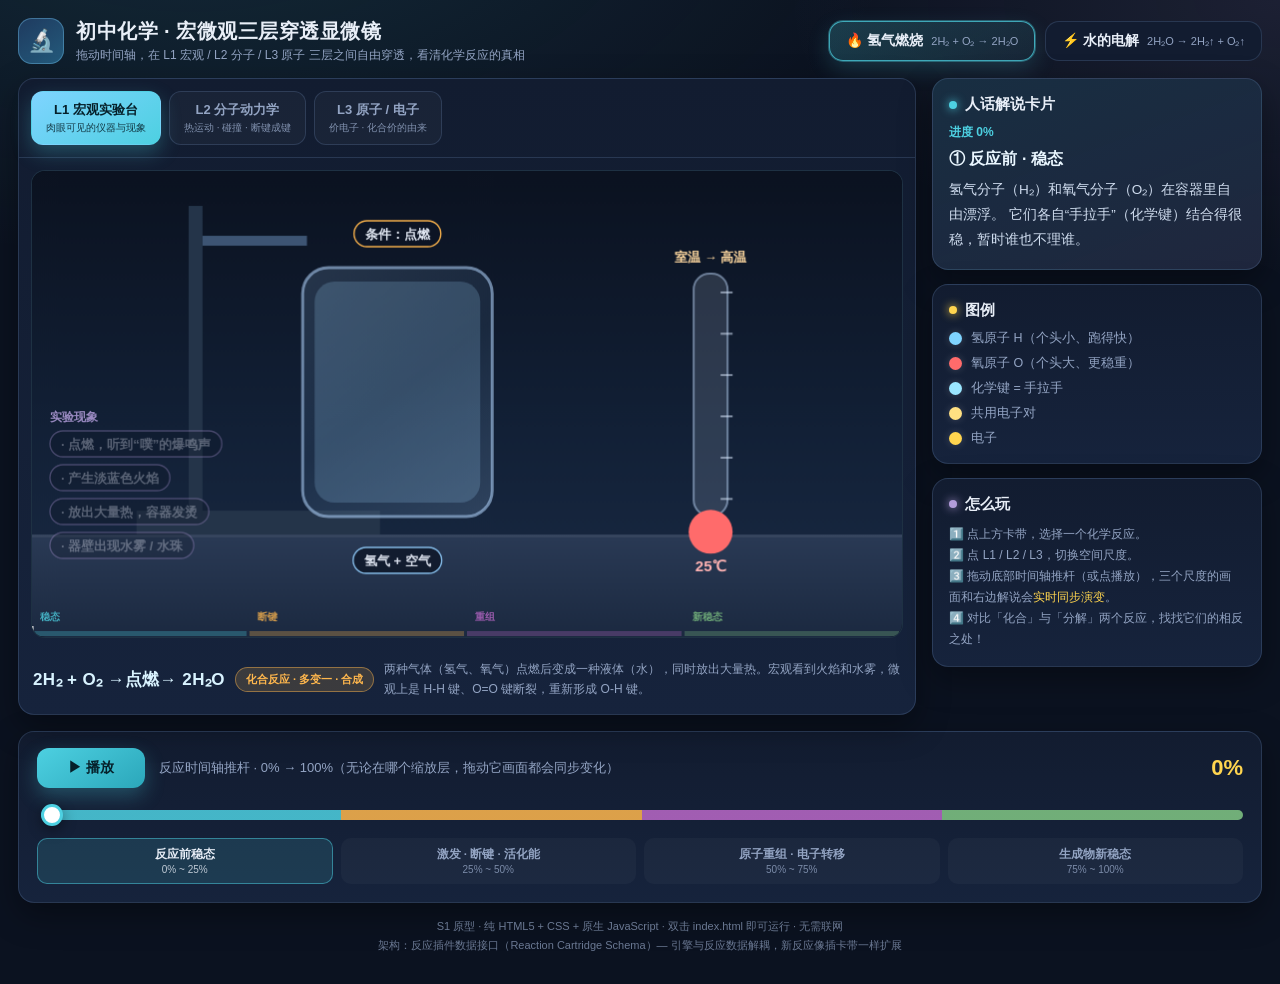
==== index.html @ cf6c9bb8 "S1: Core microscope engine and H2O cartridge" ====
<!DOCTYPE html>
<html lang="zh-CN">
<head>
  <meta charset="UTF-8" />
  <meta name="viewport" content="width=device-width, initial-scale=1.0" />
  <title>初中化学 · 宏微观三层穿透显微镜</title>
  <link rel="icon" href="data:image/svg+xml,%3Csvg xmlns='http://www.w3.org/2000/svg' viewBox='0 0 64 64'%3E%3Crect width='64' height='64' rx='14' fill='%2312203a'/%3E%3Ccircle cx='32' cy='30' r='12' fill='%23ff6b6b'/%3E%3Ccircle cx='18' cy='44' r='7' fill='%237fd4ff'/%3E%3Ccircle cx='46' cy='44' r='7' fill='%237fd4ff'/%3E%3C/svg%3E" />
  <link rel="stylesheet" href="style.css" />
</head>
<body>
  <div class="app">

    <!-- ========================= 顶栏 ========================= -->
    <header class="topbar">
      <div class="brand">
        <div class="brand-badge">🔬</div>
        <div>
          <h1>初中化学 · 宏微观三层穿透显微镜</h1>
          <p>拖动时间轴，在 L1 宏观 / L2 分子 / L3 原子 三层之间自由穿透，看清化学反应的真相</p>
        </div>
      </div>

      <nav class="cartridges" aria-label="反应卡带">
        <button class="cart-btn active" data-cart="h2_combustion" type="button">
          <span>🔥 氢气燃烧</span>
          <span class="cart-eq">2H₂ + O₂ → 2H₂O</span>
        </button>
        <button class="cart-btn" data-cart="water_electrolysis" type="button">
          <span>⚡ 水的电解</span>
          <span class="cart-eq">2H₂O → 2H₂↑ + O₂↑</span>
        </button>
      </nav>
    </header>

    <!-- ========================= 主体 ========================= -->
    <div class="main">

      <!-- 左：显微镜视场 -->
      <section class="panel">
        <div class="zoom-tabs" role="tablist" aria-label="空间尺度切换">
          <button class="zoom-tab active" data-layer="L1" type="button">
            L1 宏观实验台
            <small>肉眼可见的仪器与现象</small>
          </button>
          <button class="zoom-tab" data-layer="L2" type="button">
            L2 分子动力学
            <small>热运动 · 碰撞 · 断键成键</small>
          </button>
          <button class="zoom-tab" data-layer="L3" type="button">
            L3 原子 / 电子
            <small>价电子 · 化合价的由来</small>
          </button>
        </div>

        <div class="viewport-wrap">
          <canvas id="viewport" aria-label="反应显微镜视场"></canvas>
        </div>

        <div class="equation-bar">
          <div id="eqText">2H₂ + O₂  →点燃→  2H₂O</div>
          <div id="typeBadge" class="type-badge syn">化合反应 · 多变一 · 合成</div>
          <div id="summaryText">
            两种气体（氢气、氧气）点燃后变成一种液体（水），同时放出大量热。
          </div>
        </div>
      </section>

      <!-- 右：解说与图例 -->
      <aside class="side">
        <section class="panel card narr">
          <h2><span class="dot"></span>人话解说卡片</h2>
          <div class="narr-phase-row">
            <div id="narrPhase">进度 0%</div>
          </div>
          <h3 id="narrTitle">① 反应前 · 稳态</h3>
          <p id="narrText">
            氢气分子（H₂）和氧气分子（O₂）在容器里自由漂浮。
            它们各自“手拉手”（化学键）结合得很稳，暂时谁也不理谁。
          </p>
        </section>

        <section class="panel card">
          <h2><span class="dot" style="background:#ffd54f;box-shadow:0 0 10px #ffd54f"></span>图例</h2>
          <ul class="legend-list" id="legendList">
            <li><span class="legend-dot" style="background:#7fd4ff"></span>氢原子 H（个头小、跑得快）</li>
            <li><span class="legend-dot" style="background:#ff6b6b"></span>氧原子 O（个头大、更稳重）</li>
            <li><span class="legend-dot" style="background:#9ae6ff"></span>化学键 = 手拉手</li>
            <li><span class="legend-dot" style="background:#ffe082"></span>共用电子对</li>
            <li><span class="legend-dot" style="background:#ffd54f"></span>电子</li>
          </ul>
        </section>

        <section class="panel card">
          <h2><span class="dot" style="background:#b39ddb;box-shadow:0 0 10px #b39ddb"></span>怎么玩</h2>
          <p class="tip">
            1️⃣ 点上方卡带，选择一个化学反应。<br />
            2️⃣ 点 L1 / L2 / L3，切换空间尺度。<br />
            3️⃣ 拖动底部时间轴推杆（或点播放），三个尺度的画
            面和右边解说会<span style="color:#ffd54f">实时同步演变</span>。<br />
            4️⃣ 对比「化合」与「分解」两个反应，找找它们的相反之处！
          </p>
        </section>
      </aside>
    </div>

    <!-- ========================= 时间轴 ========================= -->
    <section class="panel timeline-panel">
      <div class="timeline-head">
        <button id="playBtn" type="button">▶ 播放</button>
        <div class="timeline-title">
          反应时间轴推杆 · 0% → 100%（无论在哪个缩放层，拖动它画面都会同步变化）
        </div>
        <div id="tLabel">0%</div>
      </div>

      <div class="slider-wrap">
        <input id="timeline" type="range" min="0" max="1000" value="0" step="1"
               aria-label="反应时间轴" />
      </div>

      <div class="phase-row">
        <div class="phase-label active">
          反应前稳态
          <span>0% ~ 25%</span>
        </div>
        <div class="phase-label">
          激发 · 断键 · 活化能
          <span>25% ~ 50%</span>
        </div>
        <div class="phase-label">
          原子重组 · 电子转移
          <span>50% ~ 75%</span>
        </div>
        <div class="phase-label">
          生成物新稳态
          <span>75% ~ 100%</span>
        </div>
      </div>
    </section>

    <footer class="footer">
      S1 原型 · 纯 HTML5 + CSS + 原生 JavaScript · 双击 index.html 即可运行 · 无需联网<br />
      架构：反应插件数据接口（Reaction Cartridge Schema）— 引擎与反应数据解耦，新反应像插卡带一样扩展
    </footer>
  </div>

  <script src="reactions.js"></script>
  <script src="app.js"></script>
</body>
</html>
---- style.css ----
/* =============================================================================
 * style.css — 宏微观三层穿透显微镜 · 界面样式
 * 深空显微镜配色：深蓝底 + 发光强调色，保证原子球体在画面里“跳出来”。
 * ========================================================================== */

:root {
  --bg: #0b1220;
  --panel: #121c30;
  --panel-2: #16233c;
  --line: rgba(140, 175, 230, 0.18);
  --text: #e8eef7;
  --text-dim: #93a4c3;
  --cyan: #4dd0e1;
  --amber: #ffd54f;
  --violet: #b39ddb;
  --green: #81c784;
  --orange: #ffb74d;
  --radius: 16px;
  --shadow: 0 12px 32px rgba(0, 0, 0, 0.35);
}

* { box-sizing: border-box; }

html, body {
  margin: 0;
  padding: 0;
  background: var(--bg);
  color: var(--text);
  font-family: "Microsoft YaHei", "PingFang SC", "Noto Sans SC", "Segoe UI", sans-serif;
  -webkit-font-smoothing: antialiased;
}

body {
  min-height: 100vh;
  background:
    radial-gradient(1200px 600px at 15% -10%, rgba(77, 208, 225, 0.12), transparent 60%),
    radial-gradient(900px 500px at 100% 0%, rgba(179, 157, 219, 0.10), transparent 55%),
    var(--bg);
}

.app {
  max-width: 1280px;
  margin: 0 auto;
  padding: 18px 18px 28px;
}

/* ------------------------------------------------------------------ 顶栏 */

.topbar {
  display: flex;
  flex-wrap: wrap;
  align-items: center;
  gap: 14px;
  margin-bottom: 14px;
}

.brand {
  display: flex;
  align-items: center;
  gap: 12px;
  flex: 1 1 320px;
}

.brand-badge {
  width: 46px;
  height: 46px;
  border-radius: 14px;
  background: linear-gradient(145deg, #1e3a5f, #245b7c);
  display: grid;
  place-items: center;
  font-size: 22px;
  box-shadow: inset 0 0 0 1px rgba(127, 212, 255, 0.35);
}

.brand h1 {
  margin: 0;
  font-size: 20px;
  letter-spacing: 0.5px;
}

.brand p {
  margin: 2px 0 0;
  font-size: 12px;
  color: var(--text-dim);
}

/* 卡带切换 */
.cartridges {
  display: flex;
  flex-wrap: wrap;
  gap: 10px;
}

.cart-btn {
  appearance: none;
  border: 1px solid var(--line);
  background: var(--panel);
  color: var(--text);
  border-radius: 14px;
  padding: 10px 16px;
  cursor: pointer;
  font-size: 14px;
  font-weight: 600;
  transition: all 0.18s ease;
  display: flex;
  align-items: center;
  gap: 8px;
}

.cart-btn:hover { border-color: rgba(127, 212, 255, 0.55); transform: translateY(-1px); }

.cart-btn.active {
  background: linear-gradient(145deg, rgba(77, 208, 225, 0.22), rgba(77, 208, 225, 0.08));
  border-color: rgba(77, 208, 225, 0.75);
  box-shadow: 0 0 0 1px rgba(77, 208, 225, 0.35), 0 8px 22px rgba(77, 208, 225, 0.18);
}

.cart-btn .cart-eq {
  font-size: 11px;
  color: var(--text-dim);
  font-weight: 500;
}

/* ------------------------------------------------------------------ 主体 */

.main {
  display: grid;
  grid-template-columns: minmax(0, 1fr) 330px;
  gap: 16px;
  align-items: start;
}

.panel {
  background: linear-gradient(180deg, var(--panel), var(--panel-2));
  border: 1px solid var(--line);
  border-radius: var(--radius);
  box-shadow: var(--shadow);
}

/* 缩放层切换 */
.zoom-tabs {
  display: flex;
  gap: 8px;
  padding: 12px;
  border-bottom: 1px solid var(--line);
  flex-wrap: wrap;
}

.zoom-tab {
  appearance: none;
  border: 1px solid var(--line);
  background: rgba(255, 255, 255, 0.03);
  color: var(--text-dim);
  border-radius: 12px;
  padding: 9px 14px;
  font-size: 13px;
  font-weight: 700;
  cursor: pointer;
  transition: all 0.18s ease;
}

.zoom-tab:hover { color: var(--text); border-color: rgba(127, 212, 255, 0.45); }

.zoom-tab.active {
  color: #06202a;
  background: linear-gradient(145deg, #7fd4ff, #4dd0e1);
  border-color: transparent;
  box-shadow: 0 8px 20px rgba(77, 208, 225, 0.28);
}

.zoom-tab small {
  display: block;
  font-weight: 500;
  font-size: 10px;
  opacity: 0.85;
  margin-top: 2px;
}

/* 画布 */
.viewport-wrap {
  position: relative;
  padding: 12px;
}

#viewport {
  width: 100%;
  height: clamp(380px, 52vh, 560px);
  display: block;
  border-radius: 14px;
  background: #080e1a;
  border: 1px solid rgba(127, 212, 255, 0.18);
}

.equation-bar {
  display: flex;
  flex-wrap: wrap;
  align-items: center;
  gap: 10px;
  padding: 10px 14px 14px;
}

#eqText {
  font-size: 17px;
  font-weight: 700;
  letter-spacing: 0.4px;
  color: #d9f3ff;
}

.type-badge {
  font-size: 11px;
  font-weight: 700;
  padding: 4px 10px;
  border-radius: 999px;
}

.type-badge.syn {
  background: rgba(255, 183, 77, 0.16);
  color: var(--orange);
  border: 1px solid rgba(255, 183, 77, 0.45);
}

.type-badge.dec {
  background: rgba(129, 199, 132, 0.16);
  color: var(--green);
  border: 1px solid rgba(129, 199, 132, 0.45);
}

#summaryText {
  flex: 1 1 260px;
  font-size: 12px;
  color: var(--text-dim);
  line-height: 1.65;
}

/* ------------------------------------------------------------------ 侧栏 */

.side {
  display: flex;
  flex-direction: column;
  gap: 14px;
}

.card {
  padding: 16px;
}

.card h2 {
  margin: 0 0 10px;
  font-size: 15px;
  display: flex;
  align-items: center;
  gap: 8px;
}

.card h2 .dot {
  width: 8px;
  height: 8px;
  border-radius: 50%;
  background: var(--cyan);
  box-shadow: 0 0 10px var(--cyan);
}

/* 人话解说卡片 */
.narr {
  background:
    linear-gradient(160deg, rgba(77, 208, 225, 0.10), rgba(179, 157, 219, 0.08)),
    var(--panel);
}

.narr-phase-row {
  display: flex;
  align-items: center;
  justify-content: space-between;
  margin-bottom: 8px;
}

#narrPhase {
  font-size: 12px;
  color: var(--cyan);
  font-weight: 700;
}

#narrTitle {
  margin: 0 0 8px;
  font-size: 16px;
  color: #eaf7ff;
}

#narrText {
  margin: 0;
  font-size: 13.5px;
  line-height: 1.85;
  color: #cfdcee;
}

/* 图例 */
.legend-list {
  list-style: none;
  margin: 0;
  padding: 0;
  display: grid;
  gap: 8px;
}

.legend-list li {
  display: flex;
  align-items: center;
  gap: 9px;
  font-size: 12.5px;
  color: var(--text-dim);
}

.legend-dot {
  width: 13px;
  height: 13px;
  border-radius: 50%;
  flex: 0 0 auto;
  box-shadow: 0 0 8px rgba(255, 255, 255, 0.18);
}

/* 小贴士 */
.tip {
  font-size: 12px;
  line-height: 1.75;
  color: var(--text-dim);
  margin: 0;
}

/* ------------------------------------------------------------------ 时间轴 */

.timeline-panel {
  margin-top: 16px;
  padding: 16px 18px 18px;
}

.timeline-head {
  display: flex;
  align-items: center;
  gap: 14px;
  margin-bottom: 12px;
  flex-wrap: wrap;
}

#playBtn {
  appearance: none;
  border: none;
  background: linear-gradient(145deg, #4dd0e1, #2ba7ba);
  color: #06202a;
  font-weight: 800;
  font-size: 14px;
  padding: 11px 20px;
  border-radius: 12px;
  cursor: pointer;
  min-width: 108px;
  box-shadow: 0 8px 20px rgba(77, 208, 225, 0.28);
  transition: transform 0.15s ease, filter 0.15s ease;
}

#playBtn:hover { transform: translateY(-1px); filter: brightness(1.05); }

.timeline-title {
  font-size: 13px;
  color: var(--text-dim);
  flex: 1 1 180px;
}

#tLabel {
  font-size: 22px;
  font-weight: 800;
  color: var(--amber);
  min-width: 62px;
  text-align: right;
  font-variant-numeric: tabular-nums;
}

.slider-wrap {
  position: relative;
  padding: 6px 2px 2px;
}

#timeline {
  width: 100%;
  appearance: none;
  height: 10px;
  border-radius: 999px;
  background: linear-gradient(90deg,
    rgba(77, 208, 225, 0.85) 0%,
    rgba(77, 208, 225, 0.85) 25%,
    rgba(255, 183, 77, 0.85) 25%,
    rgba(255, 183, 77, 0.85) 50%,
    rgba(186, 104, 200, 0.85) 50%,
    rgba(186, 104, 200, 0.85) 75%,
    rgba(129, 199, 132, 0.85) 75%,
    rgba(129, 199, 132, 0.85) 100%);
  outline: none;
  cursor: pointer;
}

#timeline::-webkit-slider-thumb {
  appearance: none;
  width: 22px;
  height: 22px;
  border-radius: 50%;
  background: #ffffff;
  border: 3px solid var(--cyan);
  box-shadow: 0 4px 14px rgba(0, 0, 0, 0.4);
  cursor: grab;
}

#timeline::-moz-range-thumb {
  width: 22px;
  height: 22px;
  border-radius: 50%;
  background: #ffffff;
  border: 3px solid var(--cyan);
  box-shadow: 0 4px 14px rgba(0, 0, 0, 0.4);
  cursor: grab;
}

.phase-row {
  display: grid;
  grid-template-columns: repeat(4, 1fr);
  gap: 8px;
  margin-top: 12px;
}

.phase-label {
  font-size: 11.5px;
  font-weight: 700;
  text-align: center;
  padding: 8px 6px;
  border-radius: 10px;
  color: var(--text-dim);
  background: rgba(255, 255, 255, 0.03);
  border: 1px solid transparent;
  transition: all 0.18s ease;
}

.phase-label.active {
  color: var(--text);
  background: rgba(77, 208, 225, 0.12);
  border-color: rgba(77, 208, 225, 0.4);
}

.phase-label:nth-child(1).active { background: rgba(77, 208, 225, 0.14); border-color: rgba(77, 208, 225, 0.5); }
.phase-label:nth-child(2).active { background: rgba(255, 183, 77, 0.14); border-color: rgba(255, 183, 77, 0.5); }
.phase-label:nth-child(3).active { background: rgba(186, 104, 200, 0.14); border-color: rgba(186, 104, 200, 0.5); }
.phase-label:nth-child(4).active { background: rgba(129, 199, 132, 0.14); border-color: rgba(129, 199, 132, 0.5); }

.phase-label span {
  display: block;
  font-size: 10px;
  font-weight: 500;
  opacity: 0.8;
  margin-top: 2px;
}

/* ------------------------------------------------------------------ 页脚 */

.footer {
  margin-top: 14px;
  text-align: center;
  font-size: 11px;
  color: rgba(147, 164, 195, 0.7);
  line-height: 1.8;
}

/* ------------------------------------------------------------------ 响应式 */

@media (max-width: 980px) {
  .main { grid-template-columns: 1fr; }
  .phase-row { grid-template-columns: repeat(2, 1fr); }
}
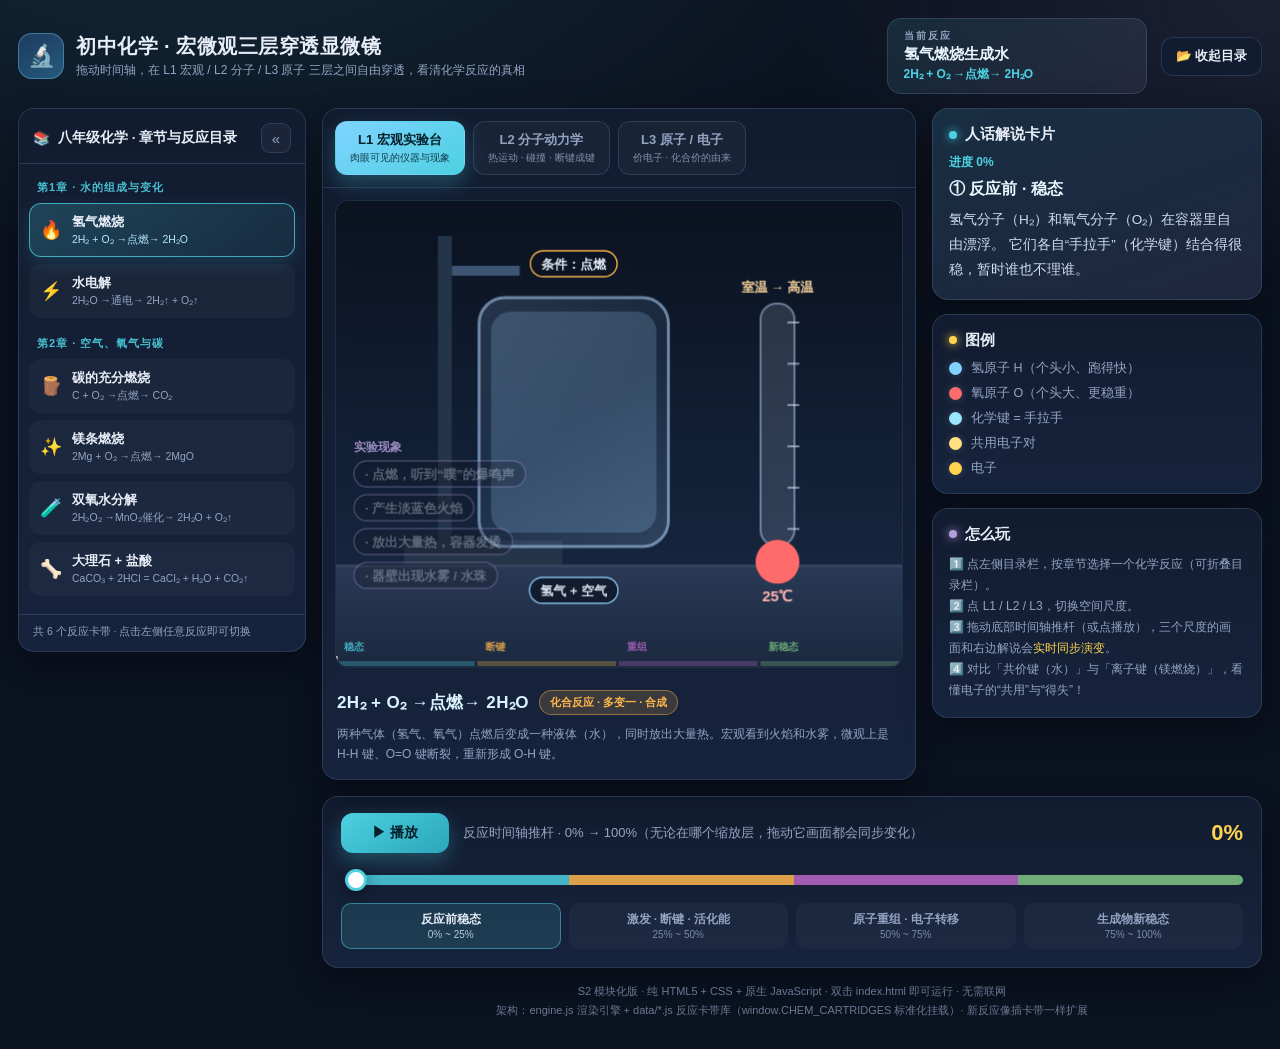
==== commit 006f50d8: "S2: 模块化卡带架构改造与首批4个核心反应扩展" ====
--- a/index.html
+++ b/index.html
@@ -20,131 +20,152 @@
         </div>
       </div>
 
-      <nav class="cartridges" aria-label="反应卡带">
-        <button class="cart-btn active" data-cart="h2_combustion" type="button">
-          <span>🔥 氢气燃烧</span>
-          <span class="cart-eq">2H₂ + O₂ → 2H₂O</span>
-        </button>
-        <button class="cart-btn" data-cart="water_electrolysis" type="button">
-          <span>⚡ 水的电解</span>
-          <span class="cart-eq">2H₂O → 2H₂↑ + O₂↑</span>
-        </button>
-      </nav>
+      <div class="now-playing" id="nowPlaying">
+        <div class="np-label">当前反应</div>
+        <div class="np-name" id="curName">氢气燃烧生成水</div>
+        <div class="np-eq" id="curEq">2H₂ + O₂ → 2H₂O</div>
+      </div>
+
+      <button id="sidebarToggleTop" class="side-toggle-top" type="button">📂 收起目录</button>
     </header>
 
-    <!-- ========================= 主体 ========================= -->
-    <div class="main">
+    <!-- ========================= 主体：目录栏 + 内容 ========================= -->
+    <div class="shell">
 
-      <!-- 左：显微镜视场 -->
-      <section class="panel">
-        <div class="zoom-tabs" role="tablist" aria-label="空间尺度切换">
-          <button class="zoom-tab active" data-layer="L1" type="button">
-            L1 宏观实验台
-            <small>肉眼可见的仪器与现象</small>
-          </button>
-          <button class="zoom-tab" data-layer="L2" type="button">
-            L2 分子动力学
-            <small>热运动 · 碰撞 · 断键成键</small>
-          </button>
-          <button class="zoom-tab" data-layer="L3" type="button">
-            L3 原子 / 电子
-            <small>价电子 · 化合价的由来</small>
-          </button>
+      <!-- 左：可折叠章节与反应目录栏 -->
+      <nav class="sidebar panel" id="sidebar" aria-label="八年级化学章节与反应目录">
+        <div class="sidebar-head">
+          <div class="sidebar-title">
+            <span class="sb-ico">📚</span>
+            <span class="sb-txt">八年级化学 · 章节与反应目录</span>
+          </div>
+          <button id="sidebarToggle" type="button" title="收起目录">«</button>
+        </div>
+        <div class="sidebar-body" id="sidebarBody"></div>
+        <div class="sidebar-foot sb-txt">
+          共 <span id="cartCount">6</span> 个反应卡带 · 点击左侧任意反应即可切换
+        </div>
+      </nav>
+
+      <!-- 右：显微镜 + 解说 + 时间轴 -->
+      <div class="content">
+
+        <div class="main">
+
+          <!-- 显微镜视场 -->
+          <section class="panel">
+            <div class="zoom-tabs" role="tablist" aria-label="空间尺度切换">
+              <button class="zoom-tab active" data-layer="L1" type="button">
+                L1 宏观实验台
+                <small>肉眼可见的仪器与现象</small>
+              </button>
+              <button class="zoom-tab" data-layer="L2" type="button">
+                L2 分子动力学
+                <small>热运动 · 碰撞 · 断键成键</small>
+              </button>
+              <button class="zoom-tab" data-layer="L3" type="button">
+                L3 原子 / 电子
+                <small>价电子 · 化合价的由来</small>
+              </button>
+            </div>
+
+            <div class="viewport-wrap">
+              <canvas id="viewport" aria-label="反应显微镜视场"></canvas>
+            </div>
+
+            <div class="equation-bar">
+              <div id="eqText">2H₂ + O₂  →点燃→  2H₂O</div>
+              <div id="typeBadge" class="type-badge syn">化合反应 · 多变一 · 合成</div>
+              <div id="summaryText">
+                两种气体（氢气、氧气）点燃后变成一种液体（水），同时放出大量热。
+              </div>
+            </div>
+          </section>
+
+          <!-- 右：解说与图例 -->
+          <aside class="side">
+            <section class="panel card narr">
+              <h2><span class="dot"></span>人话解说卡片</h2>
+              <div class="narr-phase-row">
+                <div id="narrPhase">进度 0%</div>
+              </div>
+              <h3 id="narrTitle">① 反应前 · 稳态</h3>
+              <p id="narrText">
+                氢气分子（H₂）和氧气分子（O₂）在容器里自由漂浮。
+                它们各自“手拉手”（化学键）结合得很稳，暂时谁也不理谁。
+              </p>
+            </section>
+
+            <section class="panel card">
+              <h2><span class="dot" style="background:#ffd54f;box-shadow:0 0 10px #ffd54f"></span>图例</h2>
+              <ul class="legend-list" id="legendList">
+                <li><span class="legend-dot" style="background:#7fd4ff"></span>氢原子 H（个头小、跑得快）</li>
+                <li><span class="legend-dot" style="background:#ff6b6b"></span>氧原子 O（个头大、更稳重）</li>
+                <li><span class="legend-dot" style="background:#9ae6ff"></span>化学键 = 手拉手</li>
+                <li><span class="legend-dot" style="background:#ffe082"></span>共用电子对</li>
+                <li><span class="legend-dot" style="background:#ffd54f"></span>电子</li>
+              </ul>
+            </section>
+
+            <section class="panel card">
+              <h2><span class="dot" style="background:#b39ddb;box-shadow:0 0 10px #b39ddb"></span>怎么玩</h2>
+              <p class="tip">
+                1️⃣ 点左侧目录栏，按章节选择一个化学反应（可折叠目录栏）。<br />
+                2️⃣ 点 L1 / L2 / L3，切换空间尺度。<br />
+                3️⃣ 拖动底部时间轴推杆（或点播放），三个尺度的画
+                面和右边解说会<span style="color:#ffd54f">实时同步演变</span>。<br />
+                4️⃣ 对比「共价键（水）」与「离子键（镁燃烧）」，看懂电子的“共用”与“得失”！
+              </p>
+            </section>
+          </aside>
         </div>
 
-        <div class="viewport-wrap">
-          <canvas id="viewport" aria-label="反应显微镜视场"></canvas>
-        </div>
+        <!-- ========================= 时间轴 ========================= -->
+        <section class="panel timeline-panel">
+          <div class="timeline-head">
+            <button id="playBtn" type="button">▶ 播放</button>
+            <div class="timeline-title">
+              反应时间轴推杆 · 0% → 100%（无论在哪个缩放层，拖动它画面都会同步变化）
+            </div>
+            <div id="tLabel">0%</div>
+          </div>
 
-        <div class="equation-bar">
-          <div id="eqText">2H₂ + O₂  →点燃→  2H₂O</div>
-          <div id="typeBadge" class="type-badge syn">化合反应 · 多变一 · 合成</div>
-          <div id="summaryText">
-            两种气体（氢气、氧气）点燃后变成一种液体（水），同时放出大量热。
+          <div class="slider-wrap">
+            <input id="timeline" type="range" min="0" max="1000" value="0" step="1"
+                   aria-label="反应时间轴" />
           </div>
-        </div>
-      </section>
 
-      <!-- 右：解说与图例 -->
-      <aside class="side">
-        <section class="panel card narr">
-          <h2><span class="dot"></span>人话解说卡片</h2>
-          <div class="narr-phase-row">
-            <div id="narrPhase">进度 0%</div>
+          <div class="phase-row">
+            <div class="phase-label active">
+              反应前稳态
+              <span>0% ~ 25%</span>
+            </div>
+            <div class="phase-label">
+              激发 · 断键 · 活化能
+              <span>25% ~ 50%</span>
+            </div>
+            <div class="phase-label">
+              原子重组 · 电子转移
+              <span>50% ~ 75%</span>
+            </div>
+            <div class="phase-label">
+              生成物新稳态
+              <span>75% ~ 100%</span>
+            </div>
           </div>
-          <h3 id="narrTitle">① 反应前 · 稳态</h3>
-          <p id="narrText">
-            氢气分子（H₂）和氧气分子（O₂）在容器里自由漂浮。
-            它们各自“手拉手”（化学键）结合得很稳，暂时谁也不理谁。
-          </p>
         </section>
 
-        <section class="panel card">
-          <h2><span class="dot" style="background:#ffd54f;box-shadow:0 0 10px #ffd54f"></span>图例</h2>
-          <ul class="legend-list" id="legendList">
-            <li><span class="legend-dot" style="background:#7fd4ff"></span>氢原子 H（个头小、跑得快）</li>
-            <li><span class="legend-dot" style="background:#ff6b6b"></span>氧原子 O（个头大、更稳重）</li>
-            <li><span class="legend-dot" style="background:#9ae6ff"></span>化学键 = 手拉手</li>
-            <li><span class="legend-dot" style="background:#ffe082"></span>共用电子对</li>
-            <li><span class="legend-dot" style="background:#ffd54f"></span>电子</li>
-          </ul>
-        </section>
-
-        <section class="panel card">
-          <h2><span class="dot" style="background:#b39ddb;box-shadow:0 0 10px #b39ddb"></span>怎么玩</h2>
-          <p class="tip">
-            1️⃣ 点上方卡带，选择一个化学反应。<br />
-            2️⃣ 点 L1 / L2 / L3，切换空间尺度。<br />
-            3️⃣ 拖动底部时间轴推杆（或点播放），三个尺度的画
-            面和右边解说会<span style="color:#ffd54f">实时同步演变</span>。<br />
-            4️⃣ 对比「化合」与「分解」两个反应，找找它们的相反之处！
-          </p>
-        </section>
-      </aside>
+        <footer class="footer">
+          S2 模块化版 · 纯 HTML5 + CSS + 原生 JavaScript · 双击 index.html 即可运行 · 无需联网<br />
+          架构：engine.js 渲染引擎 + data/*.js 反应卡带库（window.CHEM_CARTRIDGES 标准化挂载）· 新反应像插卡带一样扩展
+        </footer>
+      </div>
     </div>
-
-    <!-- ========================= 时间轴 ========================= -->
-    <section class="panel timeline-panel">
-      <div class="timeline-head">
-        <button id="playBtn" type="button">▶ 播放</button>
-        <div class="timeline-title">
-          反应时间轴推杆 · 0% → 100%（无论在哪个缩放层，拖动它画面都会同步变化）
-        </div>
-        <div id="tLabel">0%</div>
-      </div>
-
-      <div class="slider-wrap">
-        <input id="timeline" type="range" min="0" max="1000" value="0" step="1"
-               aria-label="反应时间轴" />
-      </div>
-
-      <div class="phase-row">
-        <div class="phase-label active">
-          反应前稳态
-          <span>0% ~ 25%</span>
-        </div>
-        <div class="phase-label">
-          激发 · 断键 · 活化能
-          <span>25% ~ 50%</span>
-        </div>
-        <div class="phase-label">
-          原子重组 · 电子转移
-          <span>50% ~ 75%</span>
-        </div>
-        <div class="phase-label">
-          生成物新稳态
-          <span>75% ~ 100%</span>
-        </div>
-      </div>
-    </section>
-
-    <footer class="footer">
-      S1 原型 · 纯 HTML5 + CSS + 原生 JavaScript · 双击 index.html 即可运行 · 无需联网<br />
-      架构：反应插件数据接口（Reaction Cartridge Schema）— 引擎与反应数据解耦，新反应像插卡带一样扩展
-    </footer>
   </div>
 
-  <script src="reactions.js"></script>
-  <script src="app.js"></script>
+  <!-- 数据先行（卡带注册表），引擎最后加载 -->
+  <script src="data/ch1_water.js"></script>
+  <script src="data/ch2_oxygen_carbon.js"></script>
+  <script src="engine.js"></script>
 </body>
 </html>
--- a/style.css
+++ b/style.css
@@ -84,41 +84,209 @@
   color: var(--text-dim);
 }
 
-/* 卡带切换 */
-.cartridges {
-  display: flex;
-  flex-wrap: wrap;
-  gap: 10px;
-}
-
-.cart-btn {
+/* 顶栏：当前反应名称与化学方程式 */
+.now-playing {
+  flex: 0 1 260px;
+  min-width: 200px;
+  padding: 10px 16px;
+  border-radius: 14px;
+  background: linear-gradient(145deg, rgba(77, 208, 225, 0.12), rgba(179, 157, 219, 0.10));
+  border: 1px solid var(--line);
+}
+
+.np-label {
+  font-size: 10px;
+  font-weight: 700;
+  letter-spacing: 2px;
+  color: var(--text-dim);
+}
+
+.np-name {
+  font-size: 15px;
+  font-weight: 800;
+  margin-top: 2px;
+  color: #eaf7ff;
+}
+
+.np-eq {
+  font-size: 12px;
+  color: var(--cyan);
+  font-weight: 600;
+  margin-top: 2px;
+}
+
+.side-toggle-top {
   appearance: none;
   border: 1px solid var(--line);
   background: var(--panel);
   color: var(--text);
-  border-radius: 14px;
-  padding: 10px 16px;
+  border-radius: 12px;
+  padding: 10px 14px;
   cursor: pointer;
-  font-size: 14px;
-  font-weight: 600;
+  font-size: 12.5px;
+  font-weight: 700;
   transition: all 0.18s ease;
-  display: flex;
-  align-items: center;
+}
+
+.side-toggle-top:hover { border-color: rgba(127, 212, 255, 0.55); }
+
+/* ------------------------------------------------------------------ 壳层布局 */
+
+.shell {
+  display: grid;
+  grid-template-columns: 288px minmax(0, 1fr);
+  gap: 16px;
+  align-items: start;
+  transition: grid-template-columns 0.26s ease;
+}
+
+.shell.sb-hidden {
+  grid-template-columns: 0 minmax(0, 1fr);
+  gap: 0;
+}
+
+.content {
+  min-width: 0;
+}
+
+/* ------------------------------------------------------------------ 目录栏 */
+
+.sidebar {
+  position: sticky;
+  top: 12px;
+  overflow: hidden;
+  transition: width 0.26s ease, opacity 0.26s ease, padding 0.26s ease;
+  width: 288px;
+  display: flex;
+  flex-direction: column;
+  max-height: calc(100vh - 24px);
+}
+
+.sidebar.collapsed {
+  width: 0;
+  padding-left: 0;
+  padding-right: 0;
+  border-width: 0;
+  opacity: 0;
+  pointer-events: none;
+}
+
+.sidebar-head {
+  display: flex;
+  align-items: center;
+  justify-content: space-between;
   gap: 8px;
-}
-
-.cart-btn:hover { border-color: rgba(127, 212, 255, 0.55); transform: translateY(-1px); }
-
-.cart-btn.active {
+  padding: 14px 14px 10px;
+  border-bottom: 1px solid var(--line);
+}
+
+.sidebar-title {
+  display: flex;
+  align-items: center;
+  gap: 8px;
+  font-size: 13.5px;
+  font-weight: 800;
+  white-space: nowrap;
+}
+
+#sidebarToggle {
+  appearance: none;
+  border: 1px solid var(--line);
+  background: rgba(255, 255, 255, 0.04);
+  color: var(--text-dim);
+  border-radius: 9px;
+  width: 30px;
+  height: 30px;
+  cursor: pointer;
+  font-size: 15px;
+  line-height: 1;
+  flex: 0 0 auto;
+}
+
+#sidebarToggle:hover { color: var(--text); border-color: rgba(127, 212, 255, 0.5); }
+
+.sidebar-body {
+  overflow-y: auto;
+  padding: 10px 10px 6px;
+  flex: 1 1 auto;
+}
+
+.sb-chapter { margin-bottom: 12px; }
+
+.sb-ch-name {
+  font-size: 11px;
+  font-weight: 800;
+  letter-spacing: 1px;
+  color: var(--cyan);
+  padding: 6px 8px 8px;
+  opacity: 0.9;
+}
+
+.sb-item {
+  appearance: none;
+  width: 100%;
+  display: flex;
+  align-items: center;
+  gap: 10px;
+  text-align: left;
+  border: 1px solid transparent;
+  background: rgba(255, 255, 255, 0.03);
+  color: var(--text);
+  border-radius: 12px;
+  padding: 9px 10px;
+  margin-bottom: 7px;
+  cursor: pointer;
+  transition: all 0.16s ease;
+}
+
+.sb-item:hover {
+  border-color: rgba(127, 212, 255, 0.45);
+  background: rgba(127, 212, 255, 0.08);
+}
+
+.sb-item.active {
   background: linear-gradient(145deg, rgba(77, 208, 225, 0.22), rgba(77, 208, 225, 0.08));
   border-color: rgba(77, 208, 225, 0.75);
-  box-shadow: 0 0 0 1px rgba(77, 208, 225, 0.35), 0 8px 22px rgba(77, 208, 225, 0.18);
-}
-
-.cart-btn .cart-eq {
-  font-size: 11px;
+  box-shadow: 0 6px 18px rgba(77, 208, 225, 0.16);
+}
+
+.sb-item .sb-ico {
+  font-size: 18px;
+  flex: 0 0 auto;
+}
+
+.sb-item .sb-txt {
+  display: flex;
+  flex-direction: column;
+  min-width: 0;
+}
+
+.sb-item .sb-name {
+  font-size: 13px;
+  font-weight: 700;
+  white-space: nowrap;
+  overflow: hidden;
+  text-overflow: ellipsis;
+}
+
+.sb-item .sb-eq {
+  font-size: 10.5px;
   color: var(--text-dim);
   font-weight: 500;
+  margin-top: 2px;
+  white-space: nowrap;
+  overflow: hidden;
+  text-overflow: ellipsis;
+}
+
+.sb-item.active .sb-eq { color: #b7e9ff; }
+
+.sidebar-foot {
+  padding: 10px 14px 12px;
+  border-top: 1px solid var(--line);
+  font-size: 10.5px;
+  color: var(--text-dim);
+  white-space: nowrap;
 }
 
 /* ------------------------------------------------------------------ 主体 */
@@ -223,6 +391,18 @@
   background: rgba(129, 199, 132, 0.16);
   color: var(--green);
   border: 1px solid rgba(129, 199, 132, 0.45);
+}
+
+.type-badge.dbl {
+  background: rgba(179, 157, 219, 0.16);
+  color: var(--violet);
+  border: 1px solid rgba(179, 157, 219, 0.45);
+}
+
+.type-badge.mix {
+  background: rgba(77, 208, 225, 0.14);
+  color: var(--cyan);
+  border: 1px solid rgba(77, 208, 225, 0.4);
 }
 
 #summaryText {
@@ -468,6 +648,10 @@
 /* ------------------------------------------------------------------ 响应式 */
 
 @media (max-width: 980px) {
+  .shell { grid-template-columns: 1fr; }
+  .sidebar { position: static; width: 100%; max-height: none; }
+  .sidebar.collapsed { width: 0; height: 0; }
   .main { grid-template-columns: 1fr; }
   .phase-row { grid-template-columns: repeat(2, 1fr); }
-}
+  .now-playing { flex: 1 1 100%; }
+}
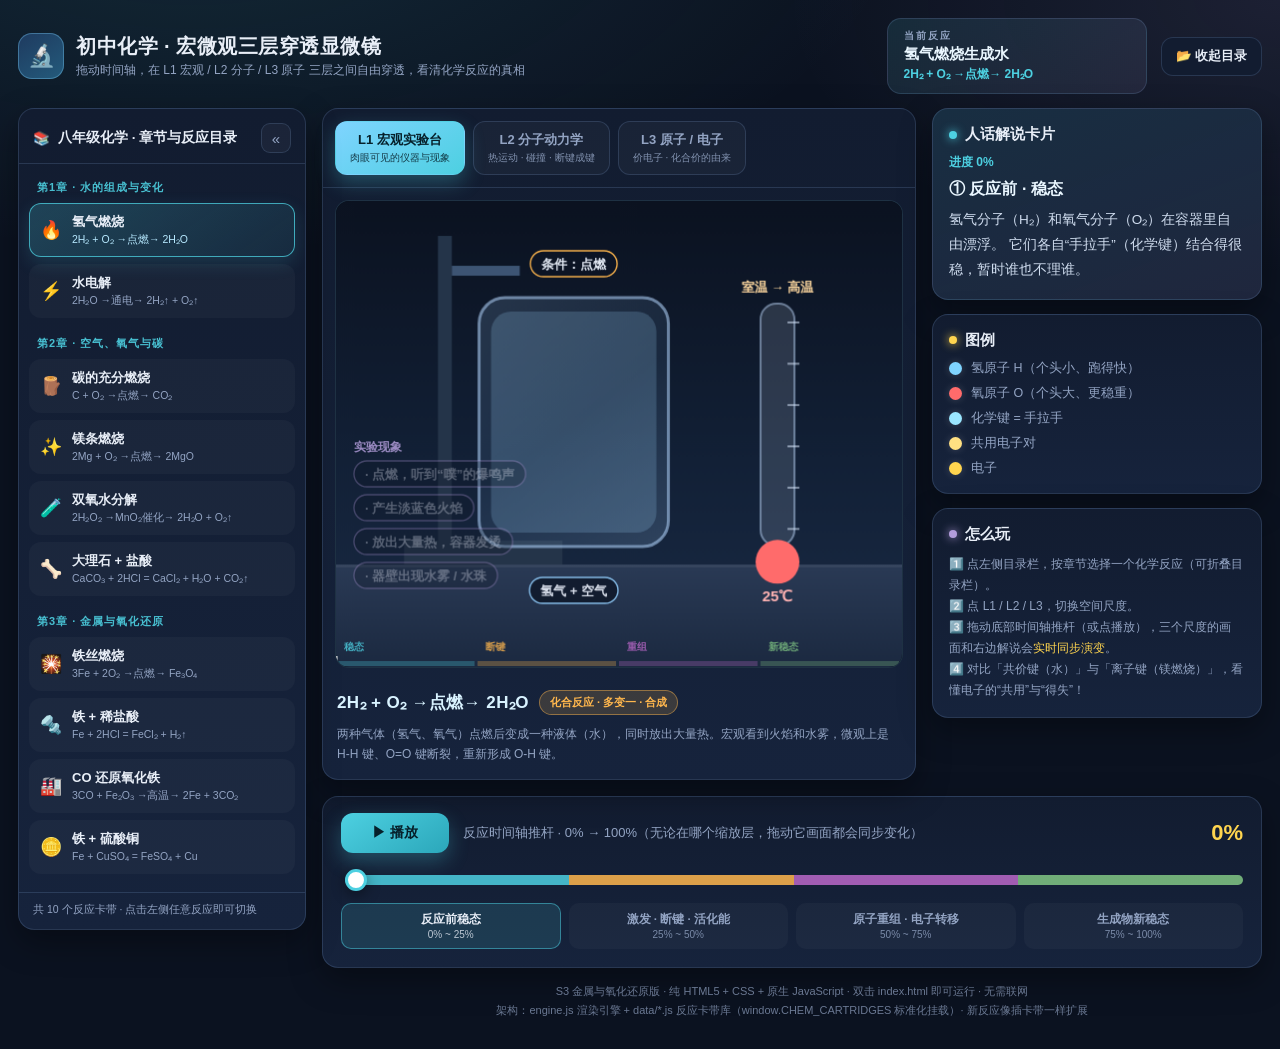
==== commit e65da0a9: "S3: 新增第3章金属与氧化还原4个核心反应卡带" ====
--- a/index.html
+++ b/index.html
@@ -156,7 +156,7 @@
         </section>
 
         <footer class="footer">
-          S2 模块化版 · 纯 HTML5 + CSS + 原生 JavaScript · 双击 index.html 即可运行 · 无需联网<br />
+          S3 金属与氧化还原版 · 纯 HTML5 + CSS + 原生 JavaScript · 双击 index.html 即可运行 · 无需联网<br />
           架构：engine.js 渲染引擎 + data/*.js 反应卡带库（window.CHEM_CARTRIDGES 标准化挂载）· 新反应像插卡带一样扩展
         </footer>
       </div>
@@ -166,6 +166,7 @@
   <!-- 数据先行（卡带注册表），引擎最后加载 -->
   <script src="data/ch1_water.js"></script>
   <script src="data/ch2_oxygen_carbon.js"></script>
+  <script src="data/ch3_metals.js"></script>
   <script src="engine.js"></script>
 </body>
 </html>
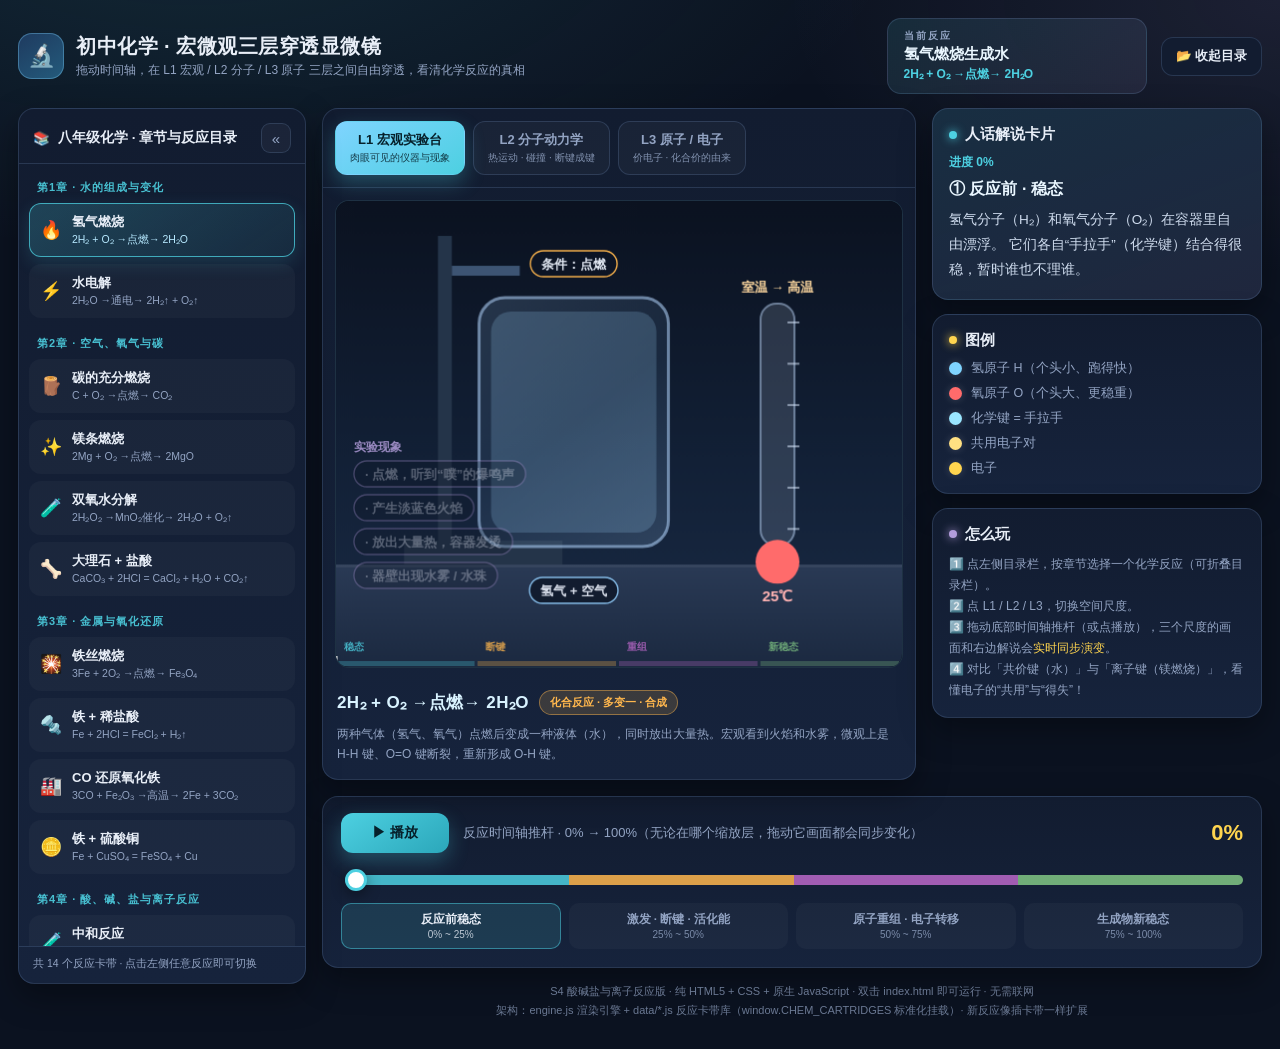
==== commit 1d878269: "S4: 新增第4章酸碱盐与复分解反应实质4个核心卡带" ====
--- a/index.html
+++ b/index.html
@@ -156,7 +156,7 @@
         </section>
 
         <footer class="footer">
-          S3 金属与氧化还原版 · 纯 HTML5 + CSS + 原生 JavaScript · 双击 index.html 即可运行 · 无需联网<br />
+          S4 酸碱盐与离子反应版 · 纯 HTML5 + CSS + 原生 JavaScript · 双击 index.html 即可运行 · 无需联网<br />
           架构：engine.js 渲染引擎 + data/*.js 反应卡带库（window.CHEM_CARTRIDGES 标准化挂载）· 新反应像插卡带一样扩展
         </footer>
       </div>
@@ -167,6 +167,7 @@
   <script src="data/ch1_water.js"></script>
   <script src="data/ch2_oxygen_carbon.js"></script>
   <script src="data/ch3_metals.js"></script>
+  <script src="data/ch4_acids_bases_salts.js"></script>
   <script src="engine.js"></script>
 </body>
 </html>
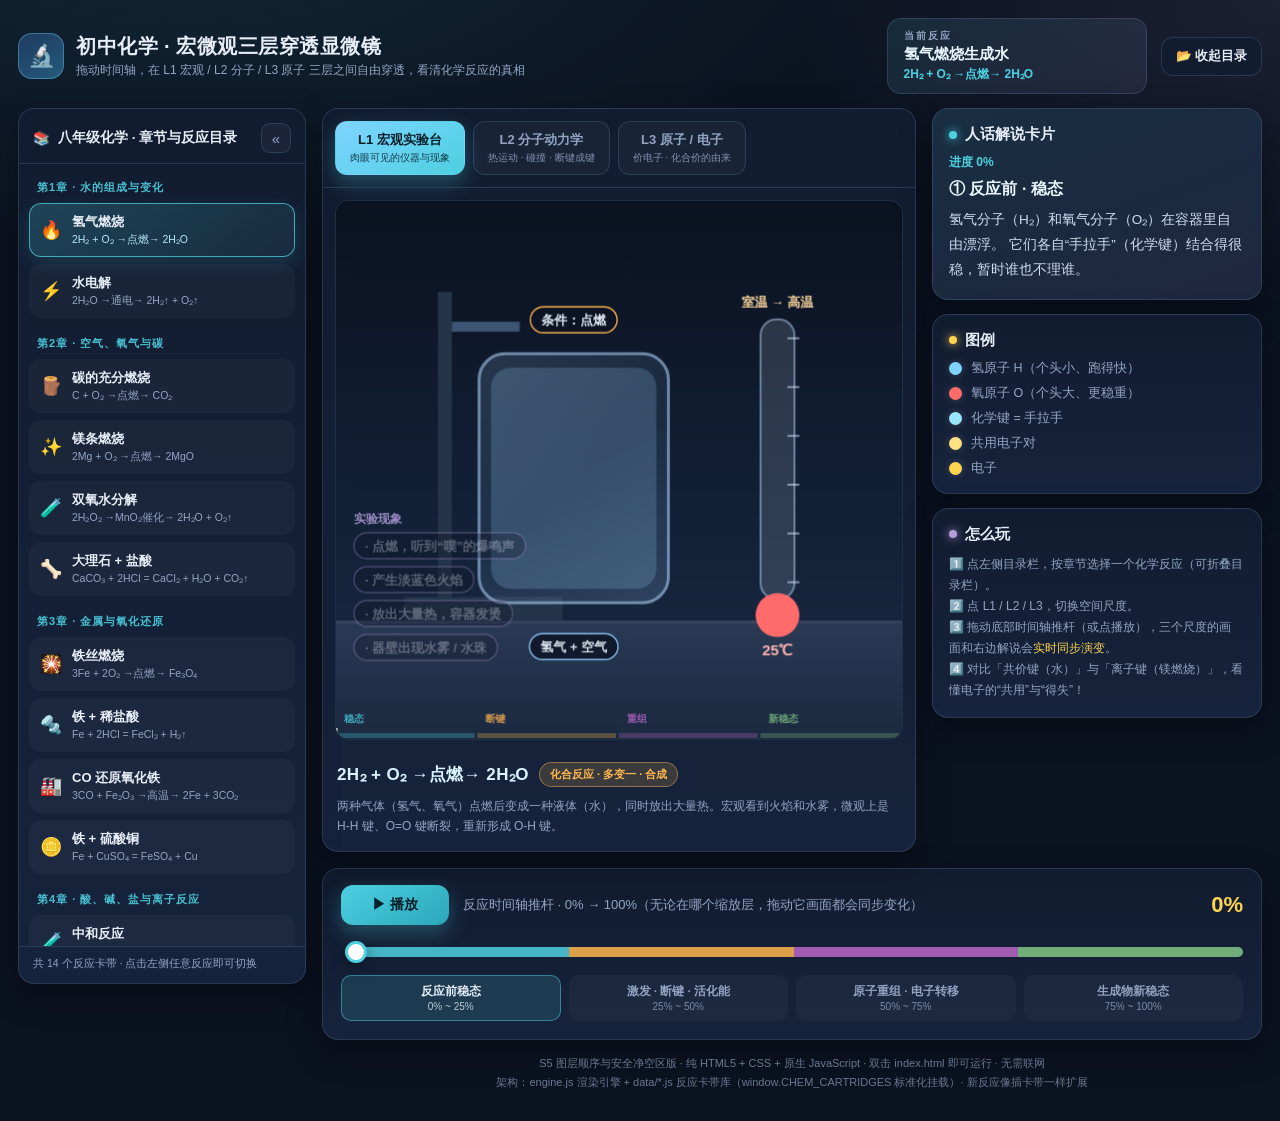
==== commit 6f869378: "S5: 修复Canvas图层遮挡、建立上下安全净空区与标签防碰撞机制" ====
--- a/index.html
+++ b/index.html
@@ -156,7 +156,7 @@
         </section>
 
         <footer class="footer">
-          S4 酸碱盐与离子反应版 · 纯 HTML5 + CSS + 原生 JavaScript · 双击 index.html 即可运行 · 无需联网<br />
+          S5 图层顺序与安全净空区版 · 纯 HTML5 + CSS + 原生 JavaScript · 双击 index.html 即可运行 · 无需联网<br />
           架构：engine.js 渲染引擎 + data/*.js 反应卡带库（window.CHEM_CARTRIDGES 标准化挂载）· 新反应像插卡带一样扩展
         </footer>
       </div>
--- a/style.css
+++ b/style.css
@@ -352,7 +352,9 @@
 
 #viewport {
   width: 100%;
-  height: clamp(380px, 52vh, 560px);
+  /* S5：画布内让出「顶部标题净空区 + 底部解说框净空区」后，
+     适当加高画布，保证中间粒子纯净绘制带有足够呼吸空间 */
+  height: clamp(460px, 60vh, 680px);
   display: block;
   border-radius: 14px;
   background: #080e1a;
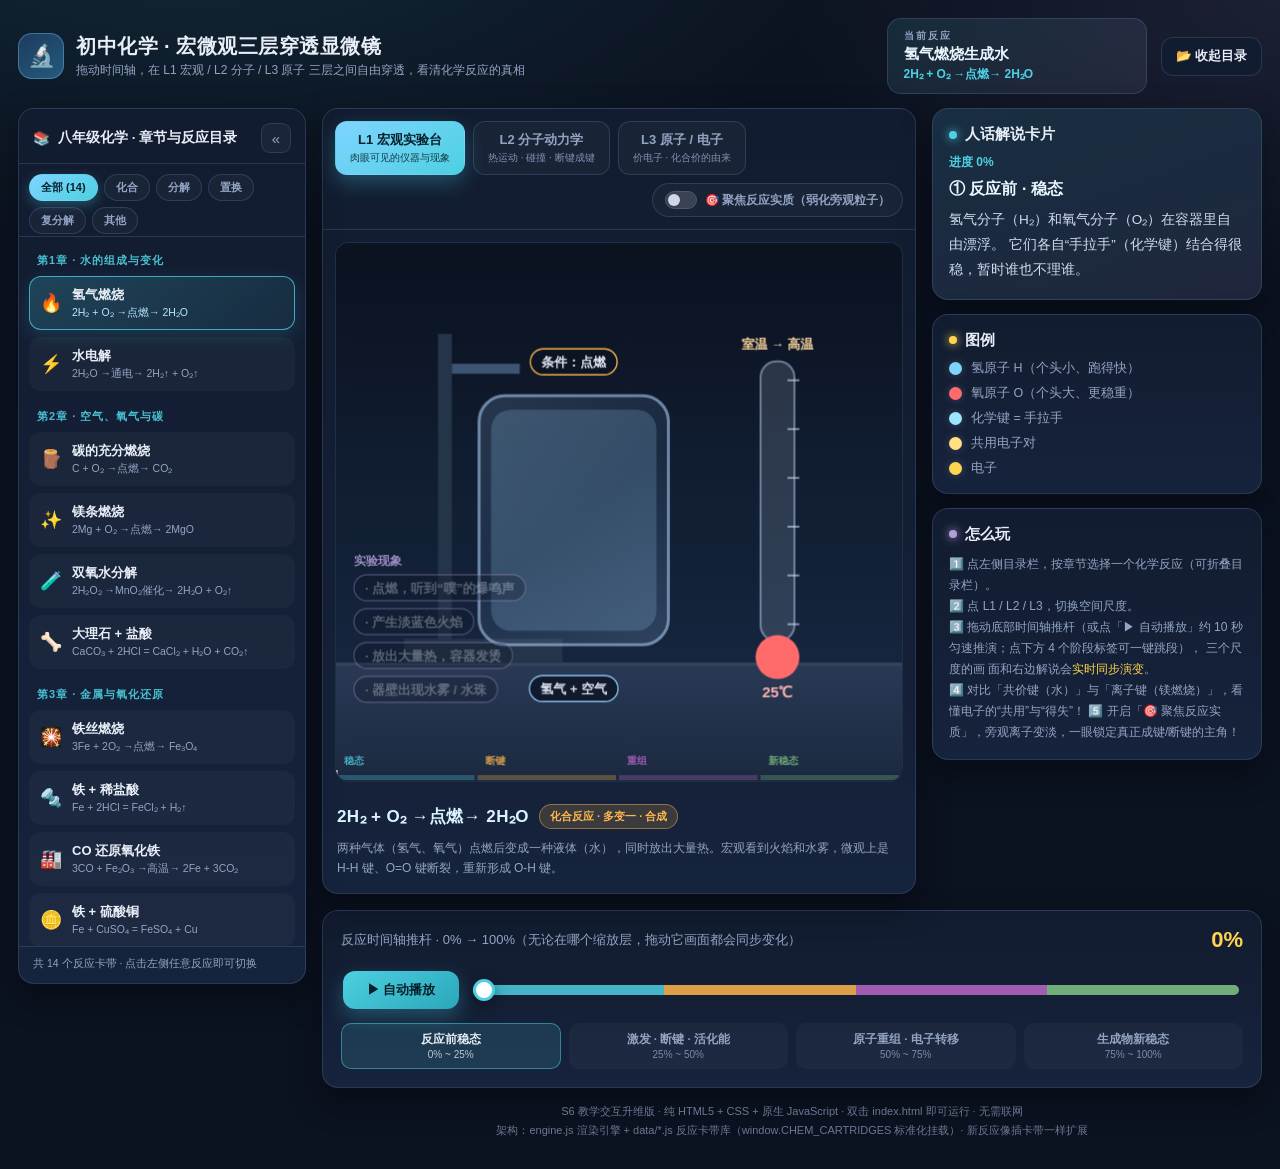
==== commit 60926043: "S6: 新增反应类型筛选、旁观离子降噪开关与时间轴自动推演" ====
--- a/index.html
+++ b/index.html
@@ -41,6 +41,7 @@
           </div>
           <button id="sidebarToggle" type="button" title="收起目录">«</button>
         </div>
+        <div class="type-filters" id="typeFilters" role="group" aria-label="按反应类型横向筛选"></div>
         <div class="sidebar-body" id="sidebarBody"></div>
         <div class="sidebar-foot sb-txt">
           共 <span id="cartCount">6</span> 个反应卡带 · 点击左侧任意反应即可切换
@@ -67,6 +68,11 @@
                 L3 原子 / 电子
                 <small>价电子 · 化合价的由来</small>
               </button>
+              <label class="focus-toggle" id="focusToggleWrap" title="开启后，旁观粒子透明度降至 0.22，聚焦真正成键/断键的粒子">
+                <input type="checkbox" id="focusToggle" />
+                <span class="ft-switch" aria-hidden="true"></span>
+                <span class="ft-text">🎯 聚焦反应实质（弱化旁观粒子）</span>
+              </label>
             </div>
 
             <div class="viewport-wrap">
@@ -112,9 +118,11 @@
               <p class="tip">
                 1️⃣ 点左侧目录栏，按章节选择一个化学反应（可折叠目录栏）。<br />
                 2️⃣ 点 L1 / L2 / L3，切换空间尺度。<br />
-                3️⃣ 拖动底部时间轴推杆（或点播放），三个尺度的画
+                3️⃣ 拖动底部时间轴推杆（或点「▶ 自动播放」约 10 秒匀速推演；点下方 4 个阶段标签可一键跳段），
+                三个尺度的画
                 面和右边解说会<span style="color:#ffd54f">实时同步演变</span>。<br />
                 4️⃣ 对比「共价键（水）」与「离子键（镁燃烧）」，看懂电子的“共用”与“得失”！
+                5️⃣ 开启「🎯 聚焦反应实质」，旁观离子变淡，一眼锁定真正成键/断键的主角！
               </p>
             </section>
           </aside>
@@ -123,7 +131,6 @@
         <!-- ========================= 时间轴 ========================= -->
         <section class="panel timeline-panel">
           <div class="timeline-head">
-            <button id="playBtn" type="button">▶ 播放</button>
             <div class="timeline-title">
               反应时间轴推杆 · 0% → 100%（无论在哪个缩放层，拖动它画面都会同步变化）
             </div>
@@ -131,32 +138,33 @@
           </div>
 
           <div class="slider-wrap">
+            <button id="playBtn" type="button" title="约 10 秒匀速推演全程，拖动推杆自动暂停">▶ 自动播放</button>
             <input id="timeline" type="range" min="0" max="1000" value="0" step="1"
                    aria-label="反应时间轴" />
           </div>
 
           <div class="phase-row">
-            <div class="phase-label active">
+            <button type="button" class="phase-label active" data-jump="0">
               反应前稳态
               <span>0% ~ 25%</span>
-            </div>
-            <div class="phase-label">
+            </button>
+            <button type="button" class="phase-label" data-jump="0.25">
               激发 · 断键 · 活化能
               <span>25% ~ 50%</span>
-            </div>
-            <div class="phase-label">
+            </button>
+            <button type="button" class="phase-label" data-jump="0.55">
               原子重组 · 电子转移
               <span>50% ~ 75%</span>
-            </div>
-            <div class="phase-label">
+            </button>
+            <button type="button" class="phase-label" data-jump="0.85">
               生成物新稳态
               <span>75% ~ 100%</span>
-            </div>
+            </button>
           </div>
         </section>
 
         <footer class="footer">
-          S5 图层顺序与安全净空区版 · 纯 HTML5 + CSS + 原生 JavaScript · 双击 index.html 即可运行 · 无需联网<br />
+          S6 教学交互升维版 · 纯 HTML5 + CSS + 原生 JavaScript · 双击 index.html 即可运行 · 无需联网<br />
           架构：engine.js 渲染引擎 + data/*.js 反应卡带库（window.CHEM_CARTRIDGES 标准化挂载）· 新反应像插卡带一样扩展
         </footer>
       </div>
--- a/style.css
+++ b/style.css
@@ -205,6 +205,41 @@
 
 #sidebarToggle:hover { color: var(--text); border-color: rgba(127, 212, 255, 0.5); }
 
+/* S6：反应类型横向筛选胶囊 */
+.type-filters {
+  display: flex;
+  flex-wrap: wrap;
+  gap: 6px;
+  padding: 10px 10px 2px;
+  border-bottom: 1px solid var(--line);
+}
+
+.filter-pill {
+  appearance: none;
+  border: 1px solid var(--line);
+  background: rgba(255, 255, 255, 0.03);
+  color: var(--text-dim);
+  border-radius: 999px;
+  padding: 5px 11px;
+  font-size: 11px;
+  font-weight: 700;
+  cursor: pointer;
+  white-space: nowrap;
+  transition: all 0.16s ease;
+}
+
+.filter-pill:hover {
+  color: var(--text);
+  border-color: rgba(127, 212, 255, 0.5);
+}
+
+.filter-pill.active {
+  color: #06202a;
+  background: linear-gradient(145deg, #7fd4ff, #4dd0e1);
+  border-color: transparent;
+  box-shadow: 0 4px 12px rgba(77, 208, 225, 0.3);
+}
+
 .sidebar-body {
   overflow-y: auto;
   padding: 10px 10px 6px;
@@ -281,6 +316,13 @@
 
 .sb-item.active .sb-eq { color: #b7e9ff; }
 
+.sb-empty {
+  padding: 18px 10px;
+  text-align: center;
+  font-size: 11.5px;
+  color: var(--text-dim);
+}
+
 .sidebar-foot {
   padding: 10px 14px 12px;
   border-top: 1px solid var(--line);
@@ -342,6 +384,83 @@
   font-size: 10px;
   opacity: 0.85;
   margin-top: 2px;
+}
+
+/* S6：聚焦反应实质（弱化旁观粒子）轻量开关 */
+.focus-toggle {
+  display: flex;
+  align-items: center;
+  gap: 8px;
+  margin-left: auto;
+  align-self: center;
+  padding: 7px 12px;
+  border: 1px solid var(--line);
+  border-radius: 999px;
+  background: rgba(255, 255, 255, 0.03);
+  cursor: pointer;
+  user-select: none;
+  transition: all 0.18s ease;
+}
+
+.focus-toggle:hover {
+  border-color: rgba(255, 224, 130, 0.5);
+}
+
+.focus-toggle input {
+  position: absolute;
+  opacity: 0;
+  width: 0;
+  height: 0;
+}
+
+.ft-switch {
+  position: relative;
+  width: 32px;
+  height: 18px;
+  border-radius: 999px;
+  background: rgba(255, 255, 255, 0.14);
+  border: 1px solid var(--line);
+  flex: 0 0 auto;
+  transition: all 0.18s ease;
+}
+
+.ft-switch::after {
+  content: '';
+  position: absolute;
+  top: 2px;
+  left: 2px;
+  width: 12px;
+  height: 12px;
+  border-radius: 50%;
+  background: #cfd8e8;
+  transition: all 0.18s ease;
+}
+
+.focus-toggle input:checked + .ft-switch {
+  background: rgba(255, 224, 130, 0.55);
+  border-color: rgba(255, 224, 130, 0.8);
+}
+
+.focus-toggle input:checked + .ft-switch::after {
+  left: 16px;
+  background: #fff8e1;
+  box-shadow: 0 0 8px rgba(255, 224, 130, 0.8);
+}
+
+.focus-toggle input:checked ~ .ft-text {
+  color: var(--amber);
+}
+
+.ft-text {
+  font-size: 11.5px;
+  font-weight: 700;
+  color: var(--text-dim);
+  white-space: nowrap;
+  transition: color 0.18s ease;
+}
+
+.focus-toggle.ft-dimmed {
+  opacity: 0.45;
 }
 
 /* 画布 */
@@ -407,6 +526,12 @@
   border: 1px solid rgba(77, 208, 225, 0.4);
 }
 
+.type-badge.disp {
+  background: rgba(240, 98, 146, 0.16);
+  color: #f48fb1;
+  border: 1px solid rgba(240, 98, 146, 0.45);
+}
+
 #summaryText {
   flex: 1 1 260px;
   font-size: 12px;
@@ -523,23 +648,6 @@
   flex-wrap: wrap;
 }
 
-#playBtn {
-  appearance: none;
-  border: none;
-  background: linear-gradient(145deg, #4dd0e1, #2ba7ba);
-  color: #06202a;
-  font-weight: 800;
-  font-size: 14px;
-  padding: 11px 20px;
-  border-radius: 12px;
-  cursor: pointer;
-  min-width: 108px;
-  box-shadow: 0 8px 20px rgba(77, 208, 225, 0.28);
-  transition: transform 0.15s ease, filter 0.15s ease;
-}
-
-#playBtn:hover { transform: translateY(-1px); filter: brightness(1.05); }
-
 .timeline-title {
   font-size: 13px;
   color: var(--text-dim);
@@ -557,11 +665,34 @@
 
 .slider-wrap {
   position: relative;
+  display: flex;
+  align-items: center;
+  gap: 12px;
   padding: 6px 2px 2px;
 }
 
+#playBtn {
+  appearance: none;
+  border: none;
+  background: linear-gradient(145deg, #4dd0e1, #2ba7ba);
+  color: #06202a;
+  font-weight: 800;
+  font-size: 13px;
+  padding: 10px 16px;
+  border-radius: 12px;
+  cursor: pointer;
+  min-width: 116px;
+  flex: 0 0 auto;
+  box-shadow: 0 8px 20px rgba(77, 208, 225, 0.28);
+  transition: transform 0.15s ease, filter 0.15s ease;
+}
+
+#playBtn:hover { transform: translateY(-1px); filter: brightness(1.05); }
+
 #timeline {
-  width: 100%;
+  flex: 1 1 auto;
+  min-width: 0;
+  width: auto;
   appearance: none;
   height: 10px;
   border-radius: 999px;
@@ -607,6 +738,9 @@
 }
 
 .phase-label {
+  appearance: none;
+  width: 100%;
+  font-family: inherit;
   font-size: 11.5px;
   font-weight: 700;
   text-align: center;
@@ -615,7 +749,14 @@
   color: var(--text-dim);
   background: rgba(255, 255, 255, 0.03);
   border: 1px solid transparent;
+  cursor: pointer;
   transition: all 0.18s ease;
+}
+
+.phase-label:hover {
+  color: var(--text);
+  border-color: rgba(127, 212, 255, 0.45);
+  background: rgba(127, 212, 255, 0.08);
 }
 
 .phase-label.active {
